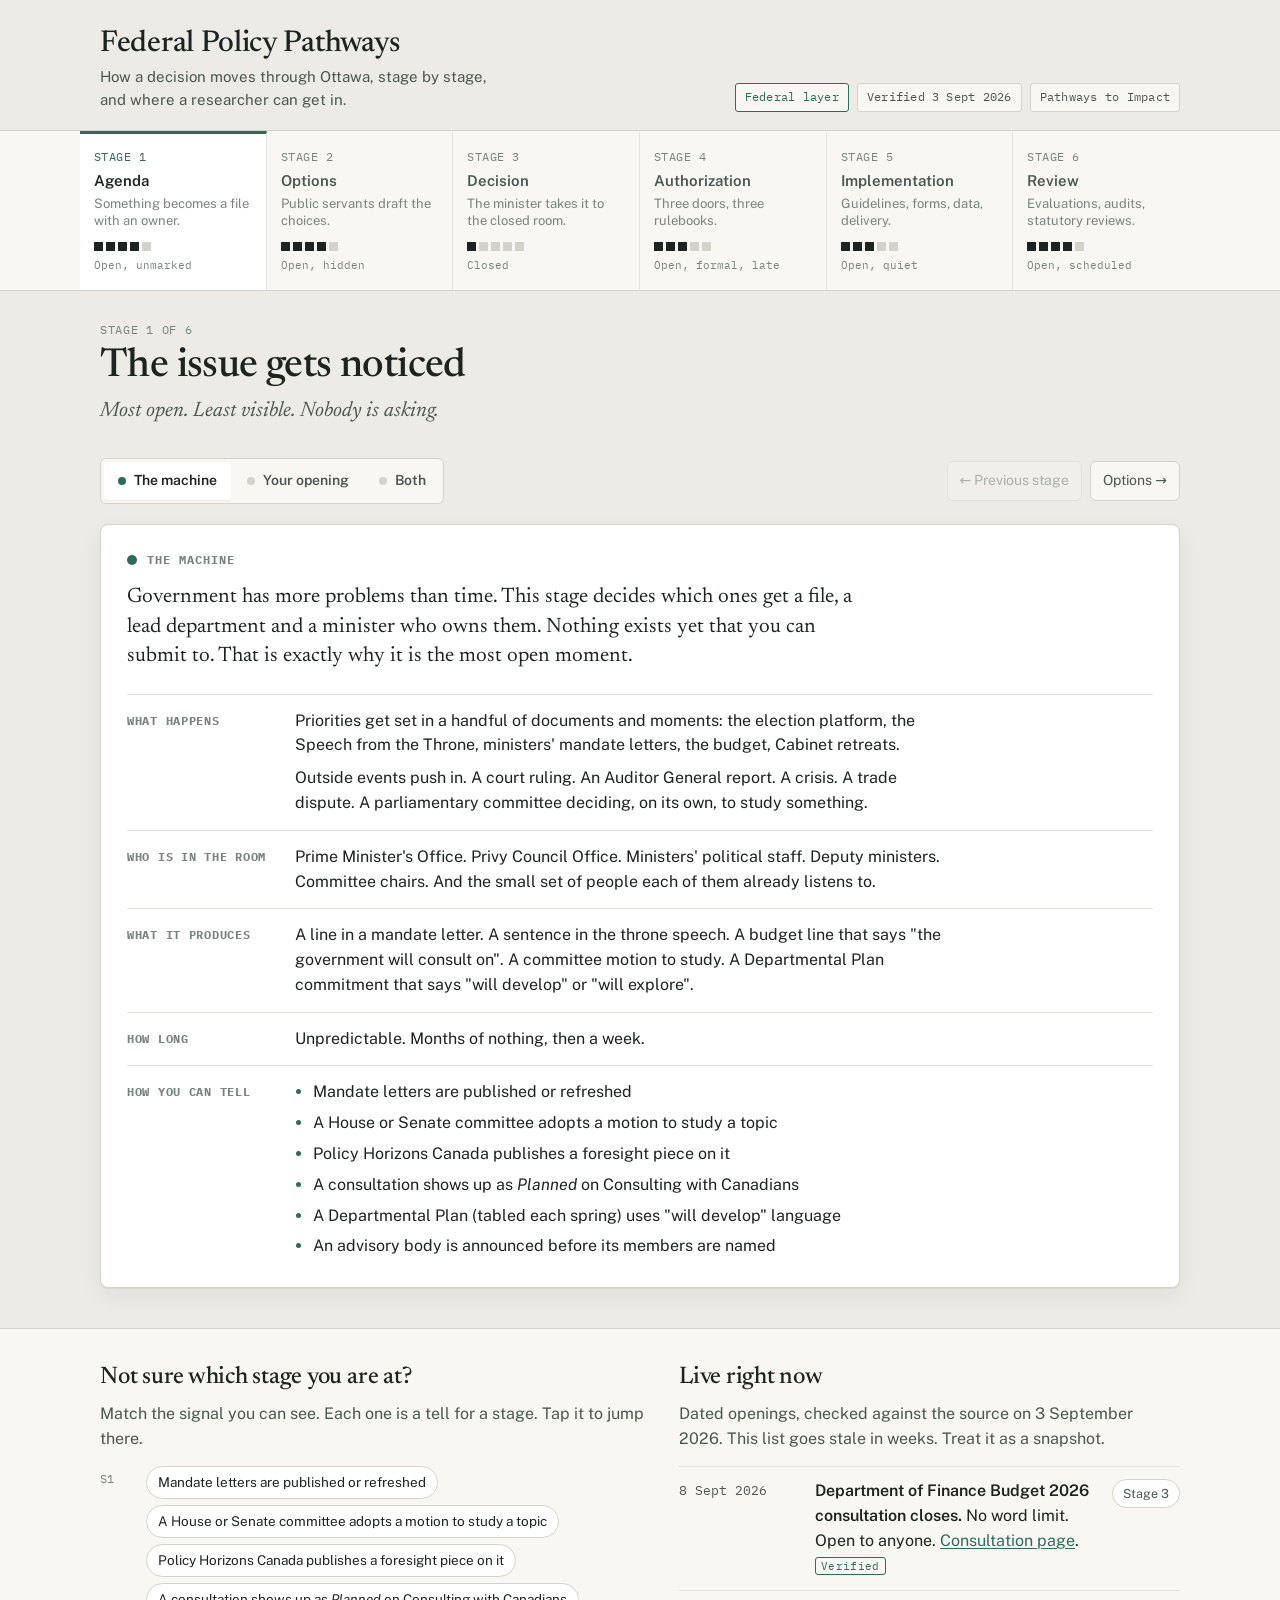
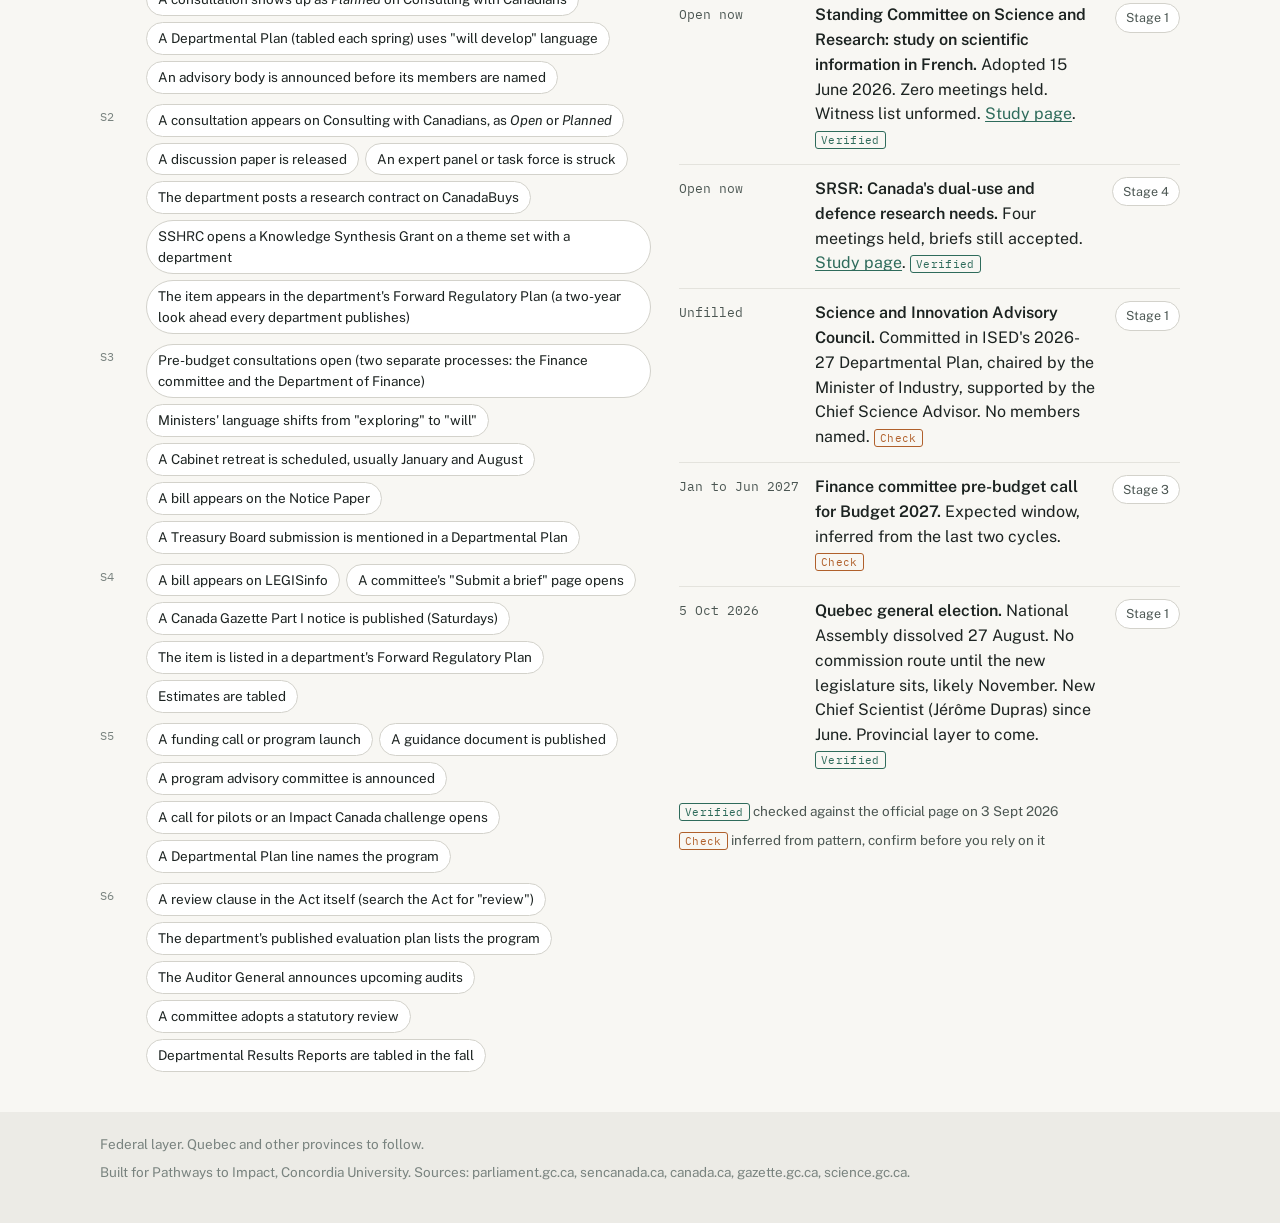
==== index.html @ eb27ea85 "Federal Policy Pathways: interactive six-stage guide to Canadian federal policy" ====
<!doctype html>
<html lang="en-CA">
<head>
<meta charset="utf-8">
<meta name="viewport" content="width=device-width, initial-scale=1">
<title>Federal Policy Pathways</title>
<link rel="stylesheet" href="https://fonts.googleapis.com/css2?family=Newsreader:ital,opsz,wght@0,6..72,400;0,6..72,500;0,6..72,600;1,6..72,400;1,6..72,500&family=Public+Sans:ital,wght@0,400;0,500;0,600;0,700;1,400&family=IBM+Plex+Mono:wght@400;500&display=swap">
<style>
  :root {
    --ground: #ECEBE6;
    --surface: #F8F7F3;
    --surface-2: #FFFFFF;
    --ink: #1C2321;
    --ink-2: #4B5652;
    --ink-3: #79837F;
    --line: #D3D2CB;
    --line-2: #E4E3DD;
    --accent: #2E6B5B;
    --accent-ink: #FFFFFF;
    --accent-soft: #DCE8E3;
    --copper: #B0602B;
    --copper-ink: #FFFFFF;
    --copper-soft: #F2E3D6;
    --meter-on: #1C2321;
    --meter-off: #D3D2CB;
    --shadow: 0 1px 0 rgba(28,35,33,0.06), 0 8px 24px rgba(28,35,33,0.06);
    --serif: "Newsreader", Georgia, "Times New Roman", serif;
    --sans: "Public Sans", system-ui, -apple-system, "Segoe UI", Helvetica, Arial, sans-serif;
    --mono: "IBM Plex Mono", ui-monospace, SFMono-Regular, Menlo, Consolas, monospace;
  }
  @media (prefers-color-scheme: dark) {
    :root:not([data-theme="light"]) {
      --ground: #151918;
      --surface: #1C2220;
      --surface-2: #242B29;
      --ink: #E8E6DF;
      --ink-2: #B5BCB7;
      --ink-3: #8B948F;
      --line: #353D3A;
      --line-2: #2B3330;
      --accent: #6FB39D;
      --accent-ink: #10201B;
      --accent-soft: #23362F;
      --copper: #D98D57;
      --copper-ink: #211610;
      --copper-soft: #3B2A1E;
      --meter-on: #E8E6DF;
      --meter-off: #3A423F;
      --shadow: 0 1px 0 rgba(0,0,0,0.3), 0 8px 24px rgba(0,0,0,0.35);
    }
  }
  :root[data-theme="dark"] {
    --ground: #151918;
    --surface: #1C2220;
    --surface-2: #242B29;
    --ink: #E8E6DF;
    --ink-2: #B5BCB7;
    --ink-3: #8B948F;
    --line: #353D3A;
    --line-2: #2B3330;
    --accent: #6FB39D;
    --accent-ink: #10201B;
    --accent-soft: #23362F;
    --copper: #D98D57;
    --copper-ink: #211610;
    --copper-soft: #3B2A1E;
    --meter-on: #E8E6DF;
    --meter-off: #3A423F;
    --shadow: 0 1px 0 rgba(0,0,0,0.3), 0 8px 24px rgba(0,0,0,0.35);
  }

  * { box-sizing: border-box; }
  html { -webkit-text-size-adjust: 100%; }
  body {
    margin: 0;
    background: var(--ground);
    color: var(--ink);
    font-family: var(--sans);
    font-size: 16px;
    line-height: 1.55;
  }
  a { color: var(--accent); text-decoration-thickness: 1px; text-underline-offset: 2px; }
  a:hover { text-decoration-thickness: 2px; }
  button { font: inherit; color: inherit; }
  :focus-visible { outline: 2px solid var(--accent); outline-offset: 2px; }
  .wrap { max-width: 1120px; margin: 0 auto; padding: 0 20px; }

  /* Header */
  .masthead { padding: 28px 0 18px; border-bottom: 1px solid var(--line); }
  .masthead .wrap { display: flex; flex-wrap: wrap; align-items: flex-end; justify-content: space-between; gap: 12px 24px; }
  .brand { display: flex; flex-direction: column; gap: 4px; }
  .brand h1 { font-family: var(--serif); font-weight: 500; font-size: 30px; line-height: 1.1; margin: 0; letter-spacing: -0.01em; text-wrap: balance; }
  .brand p { margin: 0; color: var(--ink-2); font-size: 15px; max-width: 46ch; }
  .chips { display: flex; flex-wrap: wrap; gap: 8px; }
  .chip { font-family: var(--mono); font-size: 12px; letter-spacing: 0.02em; padding: 4px 9px; border: 1px solid var(--line); border-radius: 3px; color: var(--ink-2); background: var(--surface); white-space: nowrap; }
  .chip.accent { border-color: var(--accent); color: var(--accent); }

  /* Stage track */
  .track-wrap { border-bottom: 1px solid var(--line); background: var(--surface); }
  .track { display: grid; grid-template-columns: repeat(6, minmax(150px, 1fr)); gap: 0; overflow-x: auto; scroll-snap-type: x proximity; -webkit-overflow-scrolling: touch; }
  .stage-btn {
    appearance: none; background: transparent; border: 0; border-top: 3px solid transparent; border-right: 1px solid var(--line-2);
    padding: 14px 14px 16px; text-align: left; cursor: pointer; display: flex; flex-direction: column; gap: 6px; min-height: 108px; scroll-snap-align: start;
    color: var(--ink-2); transition: background 120ms ease, color 120ms ease;
  }
  .stage-btn:last-child { border-right: 0; }
  .stage-btn:hover { background: var(--surface-2); color: var(--ink); }
  .stage-btn[aria-pressed="true"] { border-top-color: var(--accent); color: var(--ink); background: var(--surface-2); }
  .stage-btn .num { font-family: var(--mono); font-size: 12px; letter-spacing: 0.04em; color: var(--ink-3); }
  .stage-btn[aria-pressed="true"] .num { color: var(--accent); }
  .stage-btn .name { font-weight: 600; font-size: 15px; line-height: 1.2; }
  .stage-btn .line { font-size: 13px; color: var(--ink-3); line-height: 1.3; }
  .meter { display: inline-flex; gap: 3px; margin-top: auto; padding-top: 6px; }
  .meter i { width: 9px; height: 9px; background: var(--meter-off); display: inline-block; }
  .meter i.on { background: var(--meter-on); }
  .meter.big i { width: 14px; height: 14px; gap: 4px; }
  .stage-btn .meter-label { font-family: var(--mono); font-size: 11px; color: var(--ink-3); }

  /* Stage panel */
  .stage { padding: 30px 0 40px; }
  .stage-head { display: grid; grid-template-columns: 1fr; gap: 6px; margin-bottom: 20px; }
  .eyebrow { font-family: var(--mono); font-size: 12px; letter-spacing: 0.06em; text-transform: uppercase; color: var(--ink-3); }
  .stage-head h2 { font-family: var(--serif); font-weight: 500; font-size: 40px; line-height: 1.05; margin: 0; letter-spacing: -0.015em; text-wrap: balance; }
  .stage-head .tag { font-family: var(--serif); font-style: italic; font-size: 21px; color: var(--ink-2); margin: 2px 0 0; }

  .controls { position: sticky; top: 0; z-index: 5; background: var(--ground); padding: 10px 0 12px; display: flex; flex-wrap: wrap; align-items: center; justify-content: space-between; gap: 10px; }
  .seg { display: inline-flex; border: 1px solid var(--line); border-radius: 6px; background: var(--surface); padding: 3px; gap: 2px; }
  .seg button { appearance: none; border: 0; background: transparent; padding: 8px 14px; border-radius: 4px; font-weight: 600; font-size: 14px; cursor: pointer; color: var(--ink-2); display: inline-flex; align-items: center; gap: 8px; }
  .seg button .dot { width: 8px; height: 8px; border-radius: 50%; background: var(--line); }
  .seg button[aria-pressed="true"] { color: var(--ink); background: var(--surface-2); box-shadow: 0 1px 0 rgba(0,0,0,0.05); }
  .seg button[data-view="process"][aria-pressed="true"] .dot { background: var(--accent); }
  .seg button[data-view="influence"][aria-pressed="true"] .dot { background: var(--copper); }
  .seg button[data-view="both"][aria-pressed="true"] .dot { background: linear-gradient(90deg, var(--accent) 50%, var(--copper) 50%); }
  .seg button[data-view="both"] { display: none; }
  .pager { display: flex; gap: 8px; }
  .pager button { appearance: none; border: 1px solid var(--line); background: var(--surface); border-radius: 6px; padding: 8px 12px; font-size: 14px; cursor: pointer; color: var(--ink-2); }
  .pager button:hover:not(:disabled) { color: var(--ink); border-color: var(--ink-3); }
  .pager button:disabled { opacity: 0.4; cursor: default; }

  .panes { display: grid; grid-template-columns: 1fr; gap: 24px; margin-top: 8px; }
  .pane { background: var(--surface-2); border: 1px solid var(--line); border-radius: 8px; padding: 26px 26px 28px; box-shadow: var(--shadow); min-width: 0; }
  .pane[hidden] { display: none; }
  .pane-title { display: flex; align-items: center; gap: 10px; margin: 0 0 14px; font-family: var(--mono); font-size: 12px; letter-spacing: 0.08em; text-transform: uppercase; color: var(--ink-3); }
  .pane-title::before { content: ""; width: 10px; height: 10px; border-radius: 50%; background: var(--accent); }
  .pane.influence .pane-title::before { background: var(--copper); }
  .lead { font-family: var(--serif); font-size: 21px; line-height: 1.4; margin: 0 0 22px; color: var(--ink); max-width: 62ch; text-wrap: pretty; }

  .sec { display: grid; grid-template-columns: 150px 1fr; gap: 6px 18px; padding: 14px 0; border-top: 1px solid var(--line-2); }
  .sec:last-child { padding-bottom: 0; }
  .sec h4 { margin: 0; font-family: var(--mono); font-size: 12px; letter-spacing: 0.06em; text-transform: uppercase; color: var(--ink-3); padding-top: 3px; }
  .sec div { max-width: 66ch; min-width: 0; }
  .sec p { margin: 0 0 8px; color: var(--ink); }
  .sec p:last-child { margin-bottom: 0; }
  .sec ul { margin: 0; padding-left: 18px; }
  .sec li { margin: 0 0 6px; }
  .sec li:last-child { margin-bottom: 0; }
  .signals li::marker { color: var(--accent); }
  .tracks { display: grid; gap: 12px; }
  .tracklet { border: 1px solid var(--line-2); border-radius: 6px; padding: 12px 14px; background: var(--surface); }
  .tracklet h5 { margin: 0 0 6px; font-size: 15px; font-weight: 700; }
  .tracklet p { margin: 0; font-size: 15px; color: var(--ink-2); }

  /* Influence */
  .verdict { display: grid; grid-template-columns: auto 1fr; gap: 14px 18px; align-items: center; padding: 14px 16px; border-radius: 6px; background: var(--copper-soft); margin-bottom: 20px; }
  .verdict .meter { margin: 0; padding: 0; }
  .verdict .meter i.on { background: var(--copper); }
  .verdict .open-label { font-family: var(--mono); font-size: 12px; letter-spacing: 0.04em; color: var(--ink-2); margin-top: 6px; }
  .verdict .say { font-family: var(--serif); font-style: italic; font-size: 20px; line-height: 1.3; margin: 0; text-wrap: pretty; }
  .routes-label { display: flex; justify-content: space-between; align-items: baseline; font-family: var(--mono); font-size: 12px; letter-spacing: 0.06em; text-transform: uppercase; color: var(--ink-3); margin: 0 0 8px; }
  .routes { list-style: none; margin: 0; padding: 0; display: grid; gap: 0; counter-reset: route; }
  .route { border-top: 1px solid var(--line-2); padding: 16px 0 16px 44px; position: relative; counter-increment: route; }
  .route::before { content: counter(route); position: absolute; left: 0; top: 14px; width: 28px; height: 28px; border-radius: 50%; border: 1.5px solid var(--copper); color: var(--copper); font-family: var(--mono); font-size: 13px; display: grid; place-items: center; }
  .route h5 { margin: 0 0 4px; font-size: 17px; font-weight: 700; line-height: 1.25; text-wrap: balance; }
  .route .oneliner { margin: 0 0 10px; color: var(--ink-2); max-width: 62ch; }
  .kv { display: grid; grid-template-columns: 82px 1fr; gap: 4px 12px; font-size: 14.5px; max-width: 62ch; }
  .kv dt { font-family: var(--mono); font-size: 11.5px; letter-spacing: 0.05em; text-transform: uppercase; color: var(--ink-3); padding-top: 3px; }
  .kv dd { margin: 0; }
  details.rules { margin-top: 10px; }
  details.rules summary { cursor: pointer; font-weight: 600; font-size: 14px; color: var(--accent); list-style: none; display: inline-flex; align-items: center; gap: 6px; }
  details.rules summary::-webkit-details-marker { display: none; }
  details.rules summary::before { content: "+"; font-family: var(--mono); width: 16px; height: 16px; border: 1px solid var(--accent); border-radius: 3px; display: inline-grid; place-items: center; font-size: 12px; line-height: 1; }
  details.rules[open] summary::before { content: "\2013"; }
  details.rules ul { margin: 8px 0 0; padding-left: 18px; font-size: 14.5px; max-width: 62ch; }
  details.rules li { margin-bottom: 5px; }
  .v { font-family: var(--mono); font-size: 11px; letter-spacing: 0.03em; color: var(--accent); border: 1px solid var(--accent); border-radius: 3px; padding: 1px 5px; white-space: nowrap; vertical-align: middle; }
  .v.check { color: var(--copper); border-color: var(--copper); }
  .assets { border-top: 1px solid var(--line-2); margin-top: 6px; padding-top: 16px; display: grid; grid-template-columns: 150px 1fr; gap: 6px 18px; }
  .assets h4 { margin: 0; font-family: var(--mono); font-size: 12px; letter-spacing: 0.06em; text-transform: uppercase; color: var(--ink-3); padding-top: 3px; }
  .assets ul { margin: 0; padding-left: 18px; max-width: 62ch; }
  .assets li { margin-bottom: 6px; }
  .mistake { margin-top: 18px; padding: 14px 16px; border-left: 3px solid var(--copper); background: var(--surface); border-radius: 0 6px 6px 0; max-width: 66ch; }
  .mistake h4 { margin: 0 0 4px; font-family: var(--mono); font-size: 12px; letter-spacing: 0.06em; text-transform: uppercase; color: var(--copper); }
  .mistake p { margin: 0; }

  /* Lower sections */
  .lower { border-top: 1px solid var(--line); background: var(--surface); padding: 30px 0 40px; }
  .lower .wrap { display: grid; grid-template-columns: 1fr; gap: 28px; }
  .block h3 { font-family: var(--serif); font-weight: 500; font-size: 24px; margin: 0 0 6px; letter-spacing: -0.01em; }
  .block .sub { margin: 0 0 14px; color: var(--ink-2); max-width: 60ch; }
  .sigmap { display: grid; gap: 10px; }
  .sigmap .row { display: grid; grid-template-columns: 34px 1fr; gap: 12px; align-items: start; }
  .sigmap .row .n { font-family: var(--mono); font-size: 12px; color: var(--ink-3); padding-top: 4px; }
  .sigmap .row ul { margin: 0; padding: 0; list-style: none; display: flex; flex-wrap: wrap; gap: 6px; }
  .sigmap .row li button { appearance: none; border: 1px solid var(--line); background: var(--surface-2); border-radius: 999px; padding: 5px 11px; font-size: 13.5px; cursor: pointer; color: var(--ink); text-align: left; }
  .sigmap .row li button:hover { border-color: var(--accent); color: var(--accent); }
  .live { list-style: none; margin: 0; padding: 0; display: grid; gap: 0; }
  .live li { display: grid; grid-template-columns: 120px 1fr auto; gap: 8px 16px; padding: 12px 0; border-top: 1px solid var(--line-2); align-items: start; }
  .live .date { font-family: var(--mono); font-size: 13px; color: var(--ink-2); font-variant-numeric: tabular-nums; padding-top: 2px; }
  .live .what { max-width: 60ch; }
  .live .what strong { font-weight: 600; }
  .live .goto { appearance: none; border: 1px solid var(--line); background: var(--surface-2); border-radius: 999px; padding: 4px 10px; font-size: 12.5px; cursor: pointer; color: var(--ink-2); white-space: nowrap; }
  .live .goto:hover { border-color: var(--accent); color: var(--accent); }
  .legend { display: flex; flex-wrap: wrap; gap: 8px 18px; font-size: 13.5px; color: var(--ink-2); align-items: center; }

  footer { padding: 22px 0 40px; color: var(--ink-3); font-size: 13.5px; }
  footer .wrap { display: flex; flex-wrap: wrap; gap: 8px 24px; justify-content: space-between; }

  @media (min-width: 1000px) {
    .seg button[data-view="both"] { display: inline-flex; }
    .panes.both { grid-template-columns: 1fr 1fr; }
    .panes.both .sec, .panes.both .assets { grid-template-columns: 1fr; gap: 4px; }
    .panes.both .lead { font-size: 19px; }
    .lower .wrap { grid-template-columns: 1.1fr 1fr; }
  }
  @media (max-width: 700px) {
    .brand h1 { font-size: 26px; }
    .stage-head h2 { font-size: 32px; }
    .track { grid-template-columns: repeat(6, 168px); }
    .pane { padding: 20px 16px 22px; }
    .sec, .assets { grid-template-columns: 1fr; gap: 4px; }
    .lead { font-size: 19px; }
    .live li { grid-template-columns: 1fr; gap: 4px; }
    .route { padding-left: 38px; }
    .kv { grid-template-columns: 1fr; gap: 2px; }
    .kv dt { padding-top: 6px; }
  }
  @media (prefers-reduced-motion: reduce) {
    * { transition: none !important; }
  }
</style>
</head>
<body>

<header class="masthead">
  <div class="wrap">
    <div class="brand">
      <h1>Federal Policy Pathways</h1>
      <p>How a decision moves through Ottawa, stage by stage, and where a researcher can get in.</p>
    </div>
    <div class="chips">
      <span class="chip accent">Federal layer</span>
      <span class="chip">Verified 3 Sept 2026</span>
      <span class="chip">Pathways to Impact</span>
    </div>
  </div>
</header>

<nav class="track-wrap" aria-label="Stages">
  <div class="wrap" style="padding:0;">
    <div class="track" id="track"></div>
  </div>
</nav>

<main class="stage">
  <div class="wrap">
    <div class="stage-head">
      <span class="eyebrow" id="eyebrow">Stage 1 of 6</span>
      <h2 id="stage-title"></h2>
      <p class="tag" id="stage-tag"></p>
    </div>

    <div class="controls">
      <div class="seg" role="group" aria-label="View">
        <button type="button" data-view="process" aria-pressed="true"><span class="dot"></span>The machine</button>
        <button type="button" data-view="influence" aria-pressed="false"><span class="dot"></span>Your opening</button>
        <button type="button" data-view="both" aria-pressed="false"><span class="dot"></span>Both</button>
      </div>
      <div class="pager">
        <button type="button" id="prev">&larr; Previous stage</button>
        <button type="button" id="next">Next stage &rarr;</button>
      </div>
    </div>

    <div class="panes" id="panes">
      <section class="pane process" id="pane-process" aria-label="The machine"></section>
      <section class="pane influence" id="pane-influence" aria-label="Your opening" hidden></section>
    </div>
  </div>
</main>

<section class="lower">
  <div class="wrap">
    <div class="block">
      <h3>Not sure which stage you are at?</h3>
      <p class="sub">Match the signal you can see. Each one is a tell for a stage. Tap it to jump there.</p>
      <div class="sigmap" id="sigmap"></div>
    </div>
    <div class="block">
      <h3>Live right now</h3>
      <p class="sub">Dated openings, checked against the source on 3 September 2026. This list goes stale in weeks. Treat it as a snapshot.</p>
      <ul class="live" id="live"></ul>
      <p class="legend" style="margin-top:16px;">
        <span><span class="v">Verified</span> checked against the official page on 3 Sept 2026</span>
        <span><span class="v check">Check</span> inferred from pattern, confirm before you rely on it</span>
      </p>
    </div>
  </div>
</section>

<footer>
  <div class="wrap">
    <span>Federal layer. Quebec and other provinces to follow.</span>
    <span>Built for Pathways to Impact, Concordia University. Sources: parliament.gc.ca, sencanada.ca, canada.ca, gazette.gc.ca, science.gc.ca.</span>
  </div>
</footer>

<script>
(function () {
  const V = '<span class="v">Verified</span>';
  const C = '<span class="v check">Check</span>';

  const STAGES = [
    {
      id: 1,
      name: "The issue gets noticed",
      short: "Agenda",
      line: "Something becomes a file with an owner.",
      tag: "Most open. Least visible. Nobody is asking.",
      openness: 4,
      openLabel: "Open, unmarked",
      process: {
        lead: "Government has more problems than time. This stage decides which ones get a file, a lead department and a minister who owns them. Nothing exists yet that you can submit to. That is exactly why it is the most open moment.",
        what: `<p>Priorities get set in a handful of documents and moments: the election platform, the Speech from the Throne, ministers' mandate letters, the budget, Cabinet retreats.</p><p>Outside events push in. A court ruling. An Auditor General report. A crisis. A trade dispute. A parliamentary committee deciding, on its own, to study something.</p>`,
        who: `<p>Prime Minister's Office. Privy Council Office. Ministers' political staff. Deputy ministers. Committee chairs. And the small set of people each of them already listens to.</p>`,
        produces: `<p>A line in a mandate letter. A sentence in the throne speech. A budget line that says "the government will consult on". A committee motion to study. A Departmental Plan commitment that says "will develop" or "will explore".</p>`,
        duration: `<p>Unpredictable. Months of nothing, then a week.</p>`,
        signals: [
          "Mandate letters are published or refreshed",
          "A House or Senate committee adopts a motion to study a topic",
          "Policy Horizons Canada publishes a foresight piece on it",
          "A consultation shows up as <em>Planned</em> on Consulting with Canadians",
          "A Departmental Plan (tabled each spring) uses \"will develop\" language",
          "An advisory body is announced before its members are named"
        ]
      },
      influence: {
        say: "No one will invite you. You show up with the problem already framed.",
        routes: [
          {
            name: "Get a committee to study it",
            line: "House committees choose their own studies by motion. Any member on the committee can move one. Senate committees do the same, and the Senate will take a direct approach from you.",
            need: "A one-page problem statement, a suggested study title, three witnesses you would recommend.",
            timing: "Committees set work plans when Parliament returns, in September and late January. Any sitting week works.",
            rules: [
              `Find the committee and its members on <a href="https://www.ourcommons.ca/committees/en" target="_blank" rel="noopener">ourcommons.ca/committees</a>. Government or opposition members both move study motions.`,
              `Senate: write to the committee clerk directly. Fallback address <span style="font-family:var(--mono)">ctm@sen.parl.gc.ca</span>. Self-nomination is accepted. ${V}`,
              `A study that is adopted opens a "Submit a brief" page and starts building a witness list. The earlier you are known to the clerk, the better.`
            ]
          },
          {
            name: "Feed the foresight and advisory layer",
            line: "A small set of bodies tell government what is coming. They read, they convene, and they are reachable.",
            need: "A synthesis in plain language and, for the Council of Canadian Academies, a sponsor.",
            timing: "Rolling. No deadlines. Relationships, not submissions.",
            rules: [
              `<a href="https://horizons.service.canada.ca/en/home" target="_blank" rel="noopener">Policy Horizons Canada</a>, the government's foresight unit, sits in Employment and Social Development Canada. Published "Foresight on AI" in February 2026. ${V}`,
              `<a href="https://cca-reports.ca/process/" target="_blank" rel="noopener">Council of Canadian Academies</a> assessments can be sponsored by any level of government, a foundation, an NGO or the private sector. Contact projects@cca-reports.ca. The sponsor sets the question, which is where the influence sits. ${V}`,
              `<a href="https://science.gc.ca/site/science/en/office-chief-science-advisor" target="_blank" rel="noopener">Office of the Chief Science Advisor</a> (Mona Nemer, term to September 2027) runs no open call. The practical door is the <a href="https://science.gc.ca/site/science/en/office-chief-science-advisor/science-advisory-team/departmental-science-advisors-network" target="_blank" rel="noopener">Departmental Science Advisors</a> in nine departments. ${V}`,
              `Watch the new Science and Innovation Advisory Council, committed in ISED's 2026-27 Departmental Plan, chaired by the Minister of Industry. No members named as of September 2026. A body is most open between announcement and appointment. ${C}`
            ]
          },
          {
            name: "Put it in the public conversation",
            line: "Library of Parliament analysts and ministers' staff read what is short, plain and findable. Give them that version.",
            need: "An 800-word plain-language piece with one number and one story.",
            timing: "Any time, but time it to a moment: a report release, a budget, a committee study opening.",
            rules: [
              `Venues that Ottawa reads: Policy Options, The Conversation Canada, The Hill Times, iPolitics.`,
              `Library of Parliament <a href="https://lop.parl.ca/sites/PublicWebsite/default/en_CA/ResearchPublications" target="_blank" rel="noopener">HillNotes and HillStudies</a> cite published, accessible work. No submission channel exists; being citable is the channel. ${V}`,
              `Carriers: Federation for the Humanities and Social Sciences, U15, Acfas, Evidence for Democracy, and the Canadian Science Policy Conference in Ottawa each autumn.`
            ]
          },
          {
            name: "Ask a parliamentarian to ask",
            line: "MPs and Senators can put a question on the Order Paper, ask in Question Period, or request an analysis from the Parliamentary Budget Officer. You cannot. They can, with one letter.",
            need: "An MP or Senator with a reason to care: your region, their critic portfolio, their committee seat.",
            timing: "While the House sits.",
            rules: [
              `The <a href="https://www.pbo-dpb.ca/en/faqs--faq" target="_blank" rel="noopener">Parliamentary Budget Officer</a> (Annette Ryan, appointed April 2026) takes requests only from parliamentarians, committees and parties. One MP's letter is enough. ${V}`,
              `Written questions on the Order Paper force a departmental answer within 45 days. Useful for surfacing data government holds and has not published.`
            ]
          }
        ],
        assets: [
          "The problem in one page, in plain language",
          "Who owns it: which minister, which department, which committee",
          "The government's own words you can attach to: a mandate letter line, a throne speech sentence, a budget line",
          "A credible messenger organization behind you"
        ],
        mistake: "Waiting for a call for submissions. There is none at this stage. By the time one appears, you are at stage 2 or 4."
      }
    },
    {
      id: 2,
      name: "The department writes the options",
      short: "Options",
      line: "Public servants draft the choices.",
      tag: "Doors exist. They are unmarked.",
      openness: 4,
      openLabel: "Open, hidden",
      process: {
        lead: "Once an issue has an owner, policy analysts in the lead department draft the options. This takes months and happens mostly out of sight. It is where evidence has the most effect, because the options are still being shaped.",
        what: `<p>Analysts scope the problem, gather evidence and draft options with costs, risks and trade-offs. Consultations run: discussion papers, roundtables, online surveys, expert panels.</p><p>Mandatory analyses get done: Gender-based Analysis Plus, costing, and for regulations a Regulatory Impact Analysis. Other departments are consulted. Then the central agencies (Privy Council Office, Finance, Treasury Board Secretariat) challenge the work before it can go to Cabinet.</p>`,
        who: `<p>The Director General and Directors of the policy branch. Analysts. The Departmental Science Advisor where one exists. The minister's policy advisor. Analysts at PCO and Finance.</p>`,
        produces: `<p>A discussion paper. A consultation paper. A "What We Heard" report. Draft options. Eventually a draft Memorandum to Cabinet.</p>`,
        duration: `<p>Six to 24 months. Regulations often longer.</p>`,
        signals: [
          "A consultation appears on Consulting with Canadians, as <em>Open</em> or <em>Planned</em>",
          "A discussion paper is released",
          "An expert panel or task force is struck",
          "The department posts a research contract on CanadaBuys",
          "SSHRC opens a Knowledge Synthesis Grant on a theme set with a department",
          "The item appears in the department's Forward Regulatory Plan (a two-year look ahead every department publishes)"
        ]
      },
      influence: {
        say: "Analysts want evidence and are allowed to talk to you. Find them before the consultation opens.",
        routes: [
          {
            name: "Submit to the formal consultation",
            line: "Every open consultation is indexed in one place. Each sets its own format. What you send is summarized in a What We Heard report, usually by theme, rarely by name.",
            need: "Two to four pages with one quotable finding and one discrete recommendation. Submit under an organization name; organizations get named, individuals get aggregated.",
            timing: "Windows are typically 30 to 60 days. The Planned filter lets you draft before it opens.",
            rules: [
              `<a href="https://www.canada.ca/en/government/system/consultations/consultingcanadians.html" target="_blank" rel="noopener">Consulting with Canadians</a> (Treasury Board Secretariat) indexes 876 consultations with filters for status, year, subject and department. Filter to <em>Planned</em>: it is the only public forward-look. ${V}`,
              `What We Heard reports aggregate by theme and rarely cite a study by name. To survive synthesis, give them a quotable sentence and a recommendation, not a literature review. ${C}`
            ]
          },
          {
            name: "Go direct to the policy shop",
            line: "The Director General responsible is a public servant with a name, a phone number and a mandate to gather evidence. Find them and offer a briefing.",
            need: "A two-page evidence note: what the evidence says, what it means for the options, what you can offer (data, a briefing, a synthesis).",
            timing: "Before the consultation closes. Ideally before it opens.",
            rules: [
              `Names and titles are public in <a href="https://geds-sage.gc.ca/en/GEDS/" target="_blank" rel="noopener">GEDS</a>, the Government Electronic Directory Services. Search the department, then the policy branch.`,
              `Offer 30 minutes. Bring the note, not the paper. Ask what evidence they are missing.`
            ]
          },
          {
            name: "Use the Departmental Science Advisor",
            line: "Nine departments have one. They meet monthly with the Chief Science Advisor. This is the working substitute for an open call that does not exist.",
            need: "A research summary and a specific question you can help answer.",
            timing: "Rolling.",
            rules: [
              `Departments with an advisor: Canadian Nuclear Safety Commission, Polar Knowledge Canada, Public Health Agency, Canadian Space Agency, Environment and Climate Change, National Research Council, Defence Research and Development, Natural Resources, Health Canada. <a href="https://science.gc.ca/site/science/en/office-chief-science-advisor/science-advisory-team/departmental-science-advisors-network" target="_blank" rel="noopener">Network page</a>. ${V}`,
              `No advisor at Fisheries and Oceans, Agriculture, Transport or Statistics Canada. For those, go to the policy DG.`
            ]
          },
          {
            name: "Get on the panel or win the contract",
            line: "Expert panels get struck at this stage. Research gets commissioned. Synthesis grants get funded on themes departments chose.",
            need: "A CV that reads as policy-useful and a record of plain-language synthesis.",
            timing: "Per call.",
            rules: [
              `Federal research contracts are tendered on <a href="https://canadabuys.canada.ca/en" target="_blank" rel="noopener">CanadaBuys</a>.`,
              `SSHRC <a href="https://sshrc-crsh.canada.ca/en/funding/opportunities/knowledge-synthesis-grants.aspx" target="_blank" rel="noopener">Knowledge Synthesis Grants</a> fund syntheses on themes set with government. The December 2026 competition is on the changing nature of security and conflict. ${V}`,
              `Council of Canadian Academies panels are assembled per assessment. Being known to the CCA's scientific advisory committee is how you get asked.`
            ]
          },
          {
            name: "Go inside for a while",
            line: "Build Canada Exchange places a university employee in a department for up to three years. You keep your salary; the host reimburses your employer.",
            need: "Six months' employment at your institution, no exchange in the last two years, and a chair who will let you go.",
            timing: "Rolling. No deadlines.",
            rules: [
              `<a href="https://www.canada.ca/en/treasury-board-secretariat/services/professional-development/build-canada-exchange.html" target="_blank" rel="noopener">Build Canada Exchange</a> is the 2026 name for Interchange Canada. Same policy. Contact BCE-EBC@tbs-sct.gc.ca. ${V}`,
              `The Mitacs Canadian Science Policy Fellowship is closed. Do not plan around it. ${V}`
            ]
          }
        ],
        assets: [
          "A two- to four-page evidence synthesis",
          "One sentence that can be quoted without you in the room",
          "A recommendation with a scope and, if possible, a cost",
          "An organization name to submit under",
          "A named contact in the policy branch"
        ],
        mistake: "Sending the paper. Analysts need the implication for the options, not the methods section."
      }
    },
    {
      id: 3,
      name: "Cabinet decides",
      short: "Decision",
      line: "The minister takes it to the closed room.",
      tag: "You do not get into this room. You get into the heads of the people who do.",
      openness: 1,
      openLabel: "Closed",
      process: {
        lead: "The minister takes the department's recommendation to Cabinet as a Memorandum to Cabinet, to the Minister of Finance as a budget ask, or to Treasury Board for spending authority. This is the closed room. Cabinet papers are confidences, shielded from access-to-information requests for 20 years.",
        what: `<p>The Memorandum to Cabinet goes through a Cabinet committee, then full Cabinet. Or the ask goes into the budget process at Finance. Political staff, the Prime Minister's Office and the Privy Council Office weigh in.</p><p>The decision surfaces as a budget measure, a ministerial announcement, or a bill on the Notice Paper. You see the announcement. You never see the paper.</p>`,
        who: `<p>The minister. Cabinet colleagues. The Prime Minister's Office. The Privy Council Office. Finance. Treasury Board Secretariat. Chiefs of staff and policy advisors in ministers' offices.</p>`,
        produces: `<p>A Cabinet record of decision. A budget measure. A Treasury Board approval. None of it public.</p>`,
        duration: `<p>Weeks to months once the memorandum is drafted. The budget runs on its own calendar; the current government tables a fall budget.</p>`,
        signals: [
          "Pre-budget consultations open (two separate processes: the Finance committee and the Department of Finance)",
          "Ministers' language shifts from \"exploring\" to \"will\"",
          "A Cabinet retreat is scheduled, usually January and August",
          "A bill appears on the Notice Paper",
          "A Treasury Board submission is mentioned in a Departmental Plan"
        ]
      },
      influence: {
        say: "One page. One number. Their words, not yours.",
        routes: [
          {
            name: "Pre-budget consultations, both of them",
            line: "The House Finance committee runs one. The Department of Finance runs another. Different rules, different deadlines, and neither replaces the other.",
            need: "A costed ask in the government's own vocabulary. Three recommendations, each one sentence.",
            timing: "Finance committee: expect the Budget 2027 call between January and June 2027; the 2026 cycle closed 30 April. Department of Finance: the Budget 2026 consultation closes 8 September 2026.",
            rules: [
              `<a href="https://www.ourcommons.ca/Committees/en/FINA" target="_blank" rel="noopener">Finance committee (FINA)</a>: 2,000 words maximum and everything counts, including graphs, footnotes and quotes. One brief per organization or individual. Committee template. The Budget 2026 cycle received 1,356 briefs. ${V}`,
              `<a href="https://www.canada.ca/en/department-finance/programs/consultations.html" target="_blank" rel="noopener">Department of Finance</a>: letters or papers, no word limit, through the consultation form. ${V}`,
              `Timing of the next FINA call is inferred from the last two cycles. Watch <a href="https://www.ourcommons.ca/Committees/en/FINA/NewsReleases" target="_blank" rel="noopener">FINA news releases</a> rather than assuming. ${C}`
            ]
          },
          {
            name: "The minister's office",
            line: "The policy advisor in a minister's office is political staff. They brief the minister. A one-pager that ties your evidence to a mandate-letter commitment gets read.",
            need: "One page. The mandate-letter sentence you are helping deliver. A reason it is good politics.",
            timing: "Before the budget letters go in, which is months before budget day.",
            rules: [
              `Ministers' office staff are listed in <a href="https://geds-sage.gc.ca/en/GEDS/" target="_blank" rel="noopener">GEDS</a> under the minister's office, separate from the department.`,
              `Political staff read for two things: does this help the minister deliver a commitment, and does it create a risk. Answer both on the page.`
            ]
          },
          {
            name: "Caucus and critics",
            line: "Government MPs raise things in regional and national caucus. Opposition critics shape the politics of the decision. For Montreal-based work, Quebec MPs and the Quebec lieutenant matter.",
            need: "A local angle and a constituency number.",
            timing: "Caucus meets Wednesdays when the House sits.",
            rules: [
              `Find your MP and their committee seats on <a href="https://www.ourcommons.ca/members/en" target="_blank" rel="noopener">ourcommons.ca/members</a>.`,
              `Opposition critics are listed on each party's site. A critic asking a question in the House puts the issue on the minister's briefing note the same day.`
            ]
          },
          {
            name: "An independent cost estimate",
            line: "The Parliamentary Budget Officer costs proposals at the request of any MP, Senator or committee. An independent number changes the Cabinet conversation.",
            need: "A parliamentarian to make the request. A proposal specified well enough to cost.",
            timing: "PBO analyses take weeks to months. Ask early in the budget cycle.",
            rules: [
              `<a href="https://www.pbo-dpb.ca/en" target="_blank" rel="noopener">PBO</a> does not take requests from the public. One letter from a parliamentarian starts a costing. ${V}`
            ]
          }
        ],
        assets: [
          "One page",
          "A costed number",
          "The government's own words: mandate letter, throne speech, budget",
          "A coalition or association behind you",
          "The budget calendar"
        ],
        mistake: "Sending the 40-page report to the minister. It goes to the policy shop, which is stage 2, or it goes nowhere."
      }
    },
    {
      id: 4,
      name: "It becomes law, regulation or money",
      short: "Authorization",
      line: "Three doors, three rulebooks.",
      tag: "The doors are marked. Most of the building is already built.",
      openness: 3,
      openLabel: "Open, formal, late",
      process: {
        lead: "The decision now has to be made real through one of three instruments, each with its own rulebook. This is the most public stage and the only one with formal submission channels. It is also late. The substance was settled at stages 2 and 3. What you can still move here is a clause, a threshold, a definition, a timeline.",
        what: `<div class="tracks">
          <div class="tracklet"><h5>A. Law: a bill</h5><p>Introduction and first reading. Second reading (a vote on the principle). Committee: witnesses, briefs, clause-by-clause amendments. Report stage. Third reading. The Senate repeats the steps and amends more often than it used to. Royal assent. Track every bill on <a href="https://www.parl.ca/legisinfo/en" target="_blank" rel="noopener">LEGISinfo</a>.</p></div>
          <div class="tracklet"><h5>B. Regulation</h5><p>Made by Cabinet or a minister under a power in an existing Act, following the Cabinet Directive on Regulation. Draft published in Canada Gazette Part I with a Regulatory Impact Analysis Statement. Comment window: 30 days standard, at least 70 where international trade is affected. Some regulations skip pre-publication entirely. Final text in Part II.</p></div>
          <div class="tracklet"><h5>C. Money</h5><p>Budget. Budget Implementation Act, often omnibus. Main and Supplementary Estimates. Treasury Board submission. Program terms and conditions. Committees review the Estimates, rarely deeply.</p></div>
        </div>`,
        who: `<p>The MPs and Senators on the committee. Committee clerks. Library of Parliament analysts, who write the briefing the committee works from. The department's legislative and regulatory teams. The Standing Joint Committee for the Scrutiny of Regulations.</p>`,
        produces: `<p>An Act. A regulation in Part II. Appropriated money with terms and conditions attached. Committee reports, to which the government must respond within 120 days (Standing Order 109).</p>`,
        duration: `<p>A bill: months to two years. A regulation: 12 to 36 months from Forward Regulatory Plan to Part II. Money: months.</p>`,
        signals: [
          "A bill appears on LEGISinfo",
          "A committee's \"Submit a brief\" page opens",
          "A Canada Gazette Part I notice is published (Saturdays)",
          "The item is listed in a department's Forward Regulatory Plan",
          "Estimates are tabled"
        ]
      },
      influence: {
        say: "Argue one clause, not the whole bill. Send an unlocked file.",
        routes: [
          {
            name: "House of Commons committee brief",
            line: "Any individual or organization can submit. The rules are precise and most people get them wrong.",
            need: "Ten pages maximum. Over ten, a 500-word summary, and the committee may publish only the summary. Unlocked file, no password. Your name on the cover; contact details only in the form or covering email.",
            timing: "Five working days before you appear, or as early as possible. Speaking notes to the clerk 72 hours before the meeting.",
            rules: [
              `<a href="https://www.ourcommons.ca/procedure/guides/brief-e.html" target="_blank" rel="noopener">Guide for submitting briefs</a>. English or French; the clerk arranges translation. Briefs reach members only once both languages exist, so late means undistributed. ${V}`,
              `Submit through the study's e-brief page (pattern: ourcommons.ca/committee-participation/en/submit-brief/&lt;committee&gt;/&lt;study&gt;) or email the clerk at &lt;ACRONYM&gt;@parl.gc.ca. Open studies: <a href="https://www.ourcommons.ca/committees/en/participate" target="_blank" rel="noopener">Participate</a>. ${V}`,
              `<a href="https://www.ourcommons.ca/procedure/guides/witness-e.html" target="_blank" rel="noopener">Appearing as a witness</a>: members recommend witnesses and the clerk invites. You can email the clerk to express interest; it is considered. Travel and a headset (up to $250) are reimbursed for one or two witnesses per organization. ${V}`,
              `The "2,000 words" figure people repeat is the Finance committee's pre-budget rule, not the general one. ${V}`
            ]
          },
          {
            name: "Senate committee brief",
            line: "Lower volume, longer studies, and self-nomination to appear is accepted. For a researcher with no political sponsor, the higher-yield chamber.",
            need: "About ten pages with a one-page executive summary. Word or PowerPoint, editable, so translation can work from it.",
            timing: "Allow one business day of translation per 2,000 words before it reaches senators.",
            rules: [
              `Email the committee clerk. No portal. General address ctm@sen.parl.gc.ca. <a href="https://sencanada.ca/en/committees/forwitnesses/" target="_blank" rel="noopener">For witnesses</a>. ${V}`,
              `Give the Senate a reason it should care: regional, minority-language, rights, or technical detail the House skipped.`
            ]
          },
          {
            name: "Canada Gazette Part I comment",
            line: "The most citable channel per hour of effort. Everything you send is published, with your organization's name, for ten years.",
            need: "The Regulatory Impact Analysis Statement read closely. One specific claim in it challenged with evidence. An alternative wording or threshold.",
            timing: "30 days from the Saturday of publication, 70 days for trade-affecting proposals. Check the notice.",
            rules: [
              `Comment at <a href="https://www.gazette.gc.ca/consult/consult-eng.html" target="_blank" rel="noopener">gazette.gc.ca/consult</a>. Create an account or comment anonymously. Comments go in text boxes; attachments are optional. Individual names are withheld, organization names are published. ${V}`,
              `Aim at the "Regulatory analysis" or "Regulatory development" sections of the RIAS. That is where the evidence base and the consultation record live. ${C}`,
              `The department must publish comments. It has no obligation to explain how they changed the proposal. Expect no reply. ${V}`,
              `Every department publishes a two-year <a href="https://www.canada.ca/en/government/system/laws/developing-improving-federal-regulations/requirements-developing-managing-reviewing-regulations/guidelines-tools/cabinet-directive-regulation.html" target="_blank" rel="noopener">Forward Regulatory Plan</a>. Read yours to see what is coming before Part I. ${V}`
            ]
          },
          {
            name: "Sponsor an amendment",
            line: "Amendments are moved by members at committee or by senators. Bring the clause text and the person who will move it.",
            need: "Draft clause wording. A member or senator. A one-paragraph rationale.",
            timing: "Before clause-by-clause at committee. The clerk knows the date.",
            rules: [
              `The Library of Parliament's Legislative Summary for the bill shows how analysts framed each clause. Write your amendment in that frame.`,
              `Senate amendments have a real chance of surviving on technical and rights grounds. Government majority committees in the House rarely accept opposition amendments.`
            ]
          }
        ],
        assets: [
          "The brief: ten pages plus a 500-word summary, unlocked",
          "The specific clause, threshold or wording you want changed",
          "A witness available on short notice",
          "A bilingual summary if you can, to speed distribution"
        ],
        mistake: "Arguing against the whole bill. Also: a locked PDF, contact details on the cover page, and stopping at 2,000 words when ten pages are allowed."
      }
    },
    {
      id: 5,
      name: "The department builds it",
      short: "Implementation",
      line: "Guidelines, forms, data, delivery.",
      tag: "Nobody is asking for evidence. Everybody needs it.",
      openness: 3,
      openLabel: "Open, quiet",
      process: {
        lead: "Royal assent is not the end. The program guidelines, eligibility rules, forms, data systems and enforcement practices get written now, and this is where policy lands on actual people. Fewer people are watching. That makes it quietly influential.",
        what: `<p>The department designs the program or service: terms and conditions, eligibility, guidance documents, standards, delivery model, data collection. Regulations get operational guidance. Pilots run.</p><p>Money flows out through agencies, Crown corporations, provinces and territories under bilateral agreements, and Indigenous governments through distinctions-based tables. Performance indicators get set in the Departmental Results Framework.</p>`,
        who: `<p>The Assistant Deputy Minister for programs. Directors General of operations. Regional offices. Agencies such as the granting councils. Provincial counterparts. Indigenous governments and organizations. Program advisory committees.</p>`,
        produces: `<p>Program guidelines. Funding calls. Guidance documents. Service standards. Data collection instruments. Departmental Plan commitments each spring.</p>`,
        duration: `<p>Years. Programs get built, then rebuilt.</p>`,
        signals: [
          "A funding call or program launch",
          "A guidance document is published",
          "A program advisory committee is announced",
          "A call for pilots or an Impact Canada challenge opens",
          "A Departmental Plan line names the program"
        ]
      },
      influence: {
        say: "The guidelines are the policy. Help write them.",
        routes: [
          {
            name: "Join the program's advisory layer",
            line: "Program advisory committees, technical committees and standards committees get struck as programs are built. Ask the Director General whether one exists or is planned.",
            need: "An implementation question you can help answer: what works, for whom, at what cost.",
            timing: "At launch. Committees fill early and stay filled.",
            rules: [
              `Find the program DG in <a href="https://geds-sage.gc.ca/en/GEDS/" target="_blank" rel="noopener">GEDS</a>. Ask one question: who advises you on design?`
            ]
          },
          {
            name: "Run the pilot or the evaluation",
            line: "Departments need evidence that a design works. Offer a pilot, a demonstration project, or an evaluation partnership with a federal partner named.",
            need: "Capacity to deliver on a government timeline. Ethics approval and data agreements ready.",
            timing: "Per program. Multi-year.",
            rules: [
              `<a href="https://impact.canada.ca/en/challenges" target="_blank" rel="noopener">Impact Canada</a> runs challenge prizes, grand challenges and accelerators. Eligibility and format are set per challenge. ${V}`,
              `SSHRC Partnership and Partnership Engage grants fund work with a government partner. Tri-agency Indigenous research funds (Connection grants, network grants, the Inuit Research Network) apply where the program touches Indigenous communities. ${V}`
            ]
          },
          {
            name: "Shape what gets measured",
            line: "Programs decide their indicators now. If your field's key outcome is not in the Departmental Results Framework, it will never be reported and never be reviewed.",
            need: "A measurable indicator with a named data source.",
            timing: "Before the first Departmental Plan that names the program.",
            rules: [
              `Departmental Results Frameworks are published with each department's Departmental Plan. Propose the indicator in writing to the program DG and the department's head of evaluation.`
            ]
          },
          {
            name: "Go inside",
            line: "Build Canada Exchange, up to three years, rolling. Or watch for a Departmental Science Advisor posting.",
            need: "A chair who will let you go, and a host who will reimburse your salary.",
            timing: "Rolling.",
            rules: [
              `<a href="https://www.canada.ca/en/treasury-board-secretariat/services/professional-development/build-canada-exchange.html" target="_blank" rel="noopener">Build Canada Exchange</a>. ${V}`,
              `Departmental Science Advisor postings are advertised by each department and circulate through university research offices. No central page. ${C}`
            ]
          }
        ],
        assets: [
          "Evidence on delivery, not only on the problem",
          "A willingness to co-design and be named",
          "Data-sharing and ethics agreements",
          "Multi-year availability"
        ],
        mistake: "Assuming the policy is finished at royal assent. The guidelines are the policy."
      }
    },
    {
      id: 6,
      name: "It gets checked",
      short: "Review",
      line: "Evaluations, audits, statutory reviews.",
      tag: "The date is in the law. Show up before they ask.",
      openness: 4,
      openLabel: "Open, scheduled",
      process: {
        lead: "Every major program and many Acts come back for review on a schedule. The date is often written into the law itself. A review reopens the file and sends the issue back to stage 1 or 2 with an evidence base already being assembled. Researchers who know the calendar arrive first.",
        what: `<p>Treasury Board's Policy on Results requires an evaluation of every ongoing grants and contributions program spending $5 million a year or more, at least once every five years. The Auditor General runs performance audits; the Commissioner of the Environment and Sustainable Development reports from inside that office.</p><p>Many Acts carry a statutory review clause: a parliamentary committee reviews the Act after a set number of years. Departmental Results Reports come out each fall. The Parliamentary Budget Officer analyses cost and outcomes. Sunset clauses expire programs.</p>`,
        who: `<p>The department's evaluation unit, led by a Head of Evaluation. The Office of the Auditor General. Parliamentary committees on statutory reviews. The PBO. Treasury Board Secretariat.</p>`,
        produces: `<p>Published evaluation reports. Auditor General reports tabled in Parliament. Committee review reports, with a government response due within 120 days. Departmental Results Reports.</p>`,
        duration: `<p>Evaluations: 12 to 18 months. Statutory reviews: six to 12 months. An Auditor General audit: about 18 months.</p>`,
        signals: [
          "A review clause in the Act itself (search the Act for \"review\")",
          "The department's published evaluation plan lists the program",
          "The Auditor General announces upcoming audits",
          "A committee adopts a statutory review",
          "Departmental Results Reports are tabled in the fall"
        ]
      },
      influence: {
        say: "Publish a year ahead. Analysts start with what is already findable.",
        routes: [
          {
            name: "Statutory review submission",
            line: "Same brief mechanics as stage 4: ten pages, 500-word summary, the clerk. The committee's Library of Parliament analysts begin with published evidence, so get yours published and findable a year before the date.",
            need: "Outcome evidence. Comparative evidence from other jurisdictions. A short \"what to change\" list.",
            timing: "The review date is in the Act. Work back 12 months.",
            rules: [
              `<a href="https://www.ourcommons.ca/procedure/guides/brief-e.html" target="_blank" rel="noopener">Brief rules</a> apply unchanged. ${V}`,
              `Ask the clerk which analyst is assigned. Send them your published work directly.`
            ]
          },
          {
            name: "The evaluation unit",
            line: "Every department has a Head of Evaluation. Evaluation teams look for external evidence and sometimes commission it.",
            need: "Outcome data or a rigorous study. Willingness to share data under agreement.",
            timing: "When the departmental evaluation plan lists your program, usually a year before the evaluation starts.",
            rules: [
              `The $5 million, five-year requirement comes from the <a href="https://www.tbs-sct.canada.ca/pol/doc-eng.aspx?id=31300" target="_blank" rel="noopener">Policy on Results</a> and section 42.1 of the Financial Administration Act. ${V}`,
              `Departmental evaluation plans are published on each department's site under "Evaluation".`
            ]
          },
          {
            name: "The Auditor General and the environmental petition",
            line: "The Auditor General consults experts when scoping audits. Separately, under the Auditor General Act, anyone can file an environmental petition and the responsible minister must reply within 120 days. A real, underused lever on sustainability files.",
            need: "A specific question a minister must answer.",
            timing: "Any time.",
            rules: [
              `<a href="https://www.oag-bvg.gc.ca/internet/English/pet_fs_e_919.html" target="_blank" rel="noopener">Environmental petitions</a> are managed by the Commissioner of the Environment and Sustainable Development. Section 22 of the Auditor General Act. ${V}`
            ]
          },
          {
            name: "PBO through a parliamentarian",
            line: "An independent analysis of what the program cost and delivered. Same rule as stage 1: a parliamentarian asks, not you.",
            need: "An MP or Senator on the reviewing committee.",
            timing: "Early in the review.",
            rules: [
              `<a href="https://www.pbo-dpb.ca/en" target="_blank" rel="noopener">PBO</a>. ${V}`
            ]
          }
        ],
        assets: [
          "Outcome and cost evidence",
          "The review date",
          "A plain-language \"what to change\" list",
          "A parliamentarian on the reviewing committee"
        ],
        mistake: "Waiting for the review to be announced. The date was public the day the Act passed."
      }
    }
  ];

  const LIVE = [
    { date: "8 Sept 2026", stage: 3, html: `<strong>Department of Finance Budget 2026 consultation closes.</strong> No word limit. Open to anyone. <a href="https://www.canada.ca/en/department-finance/programs/consultations/2026/pre-budget-consultations-2026.html" target="_blank" rel="noopener">Consultation page</a>. ${V}` },
    { date: "Open now", stage: 1, html: `<strong>Standing Committee on Science and Research: study on scientific information in French.</strong> Adopted 15 June 2026. Zero meetings held. Witness list unformed. <a href="https://www.ourcommons.ca/Committees/en/SRSR/StudyActivity?studyActivityId=13583486" target="_blank" rel="noopener">Study page</a>. ${V}` },
    { date: "Open now", stage: 4, html: `<strong>SRSR: Canada's dual-use and defence research needs.</strong> Four meetings held, briefs still accepted. <a href="https://www.ourcommons.ca/Committees/en/SRSR/StudyActivity?studyActivityId=13466423" target="_blank" rel="noopener">Study page</a>. ${V}` },
    { date: "Unfilled", stage: 1, html: `<strong>Science and Innovation Advisory Council.</strong> Committed in ISED's 2026-27 Departmental Plan, chaired by the Minister of Industry, supported by the Chief Science Advisor. No members named. ${C}` },
    { date: "Jan to Jun 2027", stage: 3, html: `<strong>Finance committee pre-budget call for Budget 2027.</strong> Expected window, inferred from the last two cycles. ${C}` },
    { date: "5 Oct 2026", stage: 1, html: `<strong>Quebec general election.</strong> National Assembly dissolved 27 August. No commission route until the new legislature sits, likely November. New Chief Scientist (Jérôme Dupras) since June. Provincial layer to come. ${V}` }
  ];

  const $ = (s) => document.querySelector(s);
  const track = $("#track");
  const paneP = $("#pane-process");
  const paneI = $("#pane-influence");
  const panes = $("#panes");
  const segButtons = Array.from(document.querySelectorAll(".seg button"));
  const prevBtn = $("#prev");
  const nextBtn = $("#next");

  let current = 1;
  let view = "process";

  function meter(n, big) {
    let s = '<span class="meter' + (big ? " big" : "") + '" aria-hidden="true">';
    for (let i = 1; i <= 5; i++) s += '<i class="' + (i <= n ? "on" : "") + '"></i>';
    return s + "</span>";
  }

  function buildTrack() {
    track.innerHTML = STAGES.map(st => `
      <button type="button" class="stage-btn" data-stage="${st.id}" aria-pressed="false" aria-label="Stage ${st.id}: ${st.short}">
        <span class="num">STAGE ${st.id}</span>
        <span class="name">${st.short}</span>
        <span class="line">${st.line}</span>
        ${meter(st.openness)}
        <span class="meter-label">${st.openLabel}</span>
      </button>`).join("");
    track.querySelectorAll(".stage-btn").forEach(b => b.addEventListener("click", () => setStage(+b.dataset.stage)));
  }

  function renderProcess(st) {
    const p = st.process;
    paneP.innerHTML = `
      <h3 class="pane-title">The machine</h3>
      <p class="lead">${p.lead}</p>
      <div class="sec"><h4>What happens</h4><div>${p.what}</div></div>
      <div class="sec"><h4>Who is in the room</h4><div>${p.who}</div></div>
      <div class="sec"><h4>What it produces</h4><div>${p.produces}</div></div>
      <div class="sec"><h4>How long</h4><div>${p.duration}</div></div>
      <div class="sec"><h4>How you can tell</h4><div><ul class="signals">${p.signals.map(s => `<li>${s}</li>`).join("")}</ul></div></div>`;
  }

  function renderInfluence(st) {
    const f = st.influence;
    paneI.innerHTML = `
      <h3 class="pane-title">Your opening</h3>
      <div class="verdict">
        <div>${meter(st.openness, true)}<div class="open-label">${st.openLabel.toUpperCase()}</div></div>
        <p class="say">${f.say}</p>
      </div>
      <p class="routes-label"><span>Routes</span><span>Ranked by leverage</span></p>
      <ol class="routes">
        ${f.routes.map(r => `
          <li class="route">
            <h5>${r.name}</h5>
            <p class="oneliner">${r.line}</p>
            <dl class="kv">
              <dt>You need</dt><dd>${r.need}</dd>
              <dt>Timing</dt><dd>${r.timing}</dd>
            </dl>
            <details class="rules"><summary>The rules and the links</summary><ul>${r.rules.map(x => `<li>${x}</li>`).join("")}</ul></details>
          </li>`).join("")}
      </ol>
      <div class="assets"><h4>Have in hand</h4><ul>${f.assets.map(a => `<li>${a}</li>`).join("")}</ul></div>
      <div class="mistake"><h4>The mistake people make</h4><p>${f.mistake}</p></div>`;
  }

  function applyView() {
    const wide = window.matchMedia("(min-width: 1000px)").matches;
    let v = view;
    if (v === "both" && !wide) v = "process";
    segButtons.forEach(b => b.setAttribute("aria-pressed", String(b.dataset.view === view)));
    panes.classList.toggle("both", v === "both");
    paneP.hidden = !(v === "process" || v === "both");
    paneI.hidden = !(v === "influence" || v === "both");
  }

  function setStage(n, opts) {
    n = Math.min(6, Math.max(1, n));
    current = n;
    const st = STAGES[n - 1];
    track.querySelectorAll(".stage-btn").forEach(b => b.setAttribute("aria-pressed", String(+b.dataset.stage === n)));
    $("#eyebrow").textContent = "Stage " + n + " of 6";
    $("#stage-title").textContent = st.name;
    $("#stage-tag").textContent = st.tag;
    renderProcess(st);
    renderInfluence(st);
    prevBtn.disabled = n === 1;
    nextBtn.disabled = n === 6;
    prevBtn.textContent = n === 1 ? "← Previous stage" : "← " + STAGES[n - 2].short;
    nextBtn.textContent = n === 6 ? "Next stage →" : STAGES[n].short + " →";
    const active = track.querySelector('.stage-btn[aria-pressed="true"]');
    if (active && active.scrollIntoView) active.scrollIntoView({ block: "nearest", inline: "nearest" });
    try { history.replaceState(null, "", "#s" + n + (view !== "process" ? "-" + view : "")); } catch (e) {}
    try { localStorage.setItem("fpp-stage", String(n)); localStorage.setItem("fpp-view", view); } catch (e) {}
    if (opts && opts.scroll) {
      const top = document.querySelector(".stage").getBoundingClientRect().top + window.scrollY - 8;
      window.scrollTo({ top: top, behavior: "smooth" });
    }
  }

  function setView(v) {
    view = v;
    applyView();
    try { history.replaceState(null, "", "#s" + current + (view !== "process" ? "-" + view : "")); } catch (e) {}
    try { localStorage.setItem("fpp-view", view); } catch (e) {}
  }

  segButtons.forEach(b => b.addEventListener("click", () => setView(b.dataset.view)));
  prevBtn.addEventListener("click", () => setStage(current - 1, { scroll: true }));
  nextBtn.addEventListener("click", () => setStage(current + 1, { scroll: true }));
  window.addEventListener("resize", applyView);
  document.addEventListener("keydown", (e) => {
    if (e.target && /input|textarea|select/i.test(e.target.tagName)) return;
    if (e.key === "ArrowRight") setStage(current + 1);
    if (e.key === "ArrowLeft") setStage(current - 1);
  });

  // Signal map
  const sig = $("#sigmap");
  sig.innerHTML = STAGES.map(st => `
    <div class="row">
      <span class="n">S${st.id}</span>
      <ul>${st.process.signals.map(s => `<li><button type="button" data-stage="${st.id}">${s}</button></li>`).join("")}</ul>
    </div>`).join("");
  sig.querySelectorAll("button").forEach(b => b.addEventListener("click", () => { setStage(+b.dataset.stage, { scroll: true }); }));

  // Live list
  $("#live").innerHTML = LIVE.map(l => `
    <li>
      <span class="date">${l.date}</span>
      <span class="what">${l.html}</span>
      <button type="button" class="goto" data-stage="${l.stage}">Stage ${l.stage}</button>
    </li>`).join("");
  document.querySelectorAll("#live .goto").forEach(b => b.addEventListener("click", () => setStage(+b.dataset.stage, { scroll: true })));

  // Init
  buildTrack();
  let startStage = 1, startView = "process";
  const m = (location.hash || "").match(/^#s([1-6])(?:-(process|influence|both))?$/);
  if (m) { startStage = +m[1]; if (m[2]) startView = m[2]; }
  else {
    try {
      const s = +localStorage.getItem("fpp-stage"); const v = localStorage.getItem("fpp-view");
      if (s >= 1 && s <= 6) startStage = s;
      if (v === "process" || v === "influence" || v === "both") startView = v;
    } catch (e) {}
  }
  view = startView;
  applyView();
  setStage(startStage);
})();
</script>

</body>
</html>
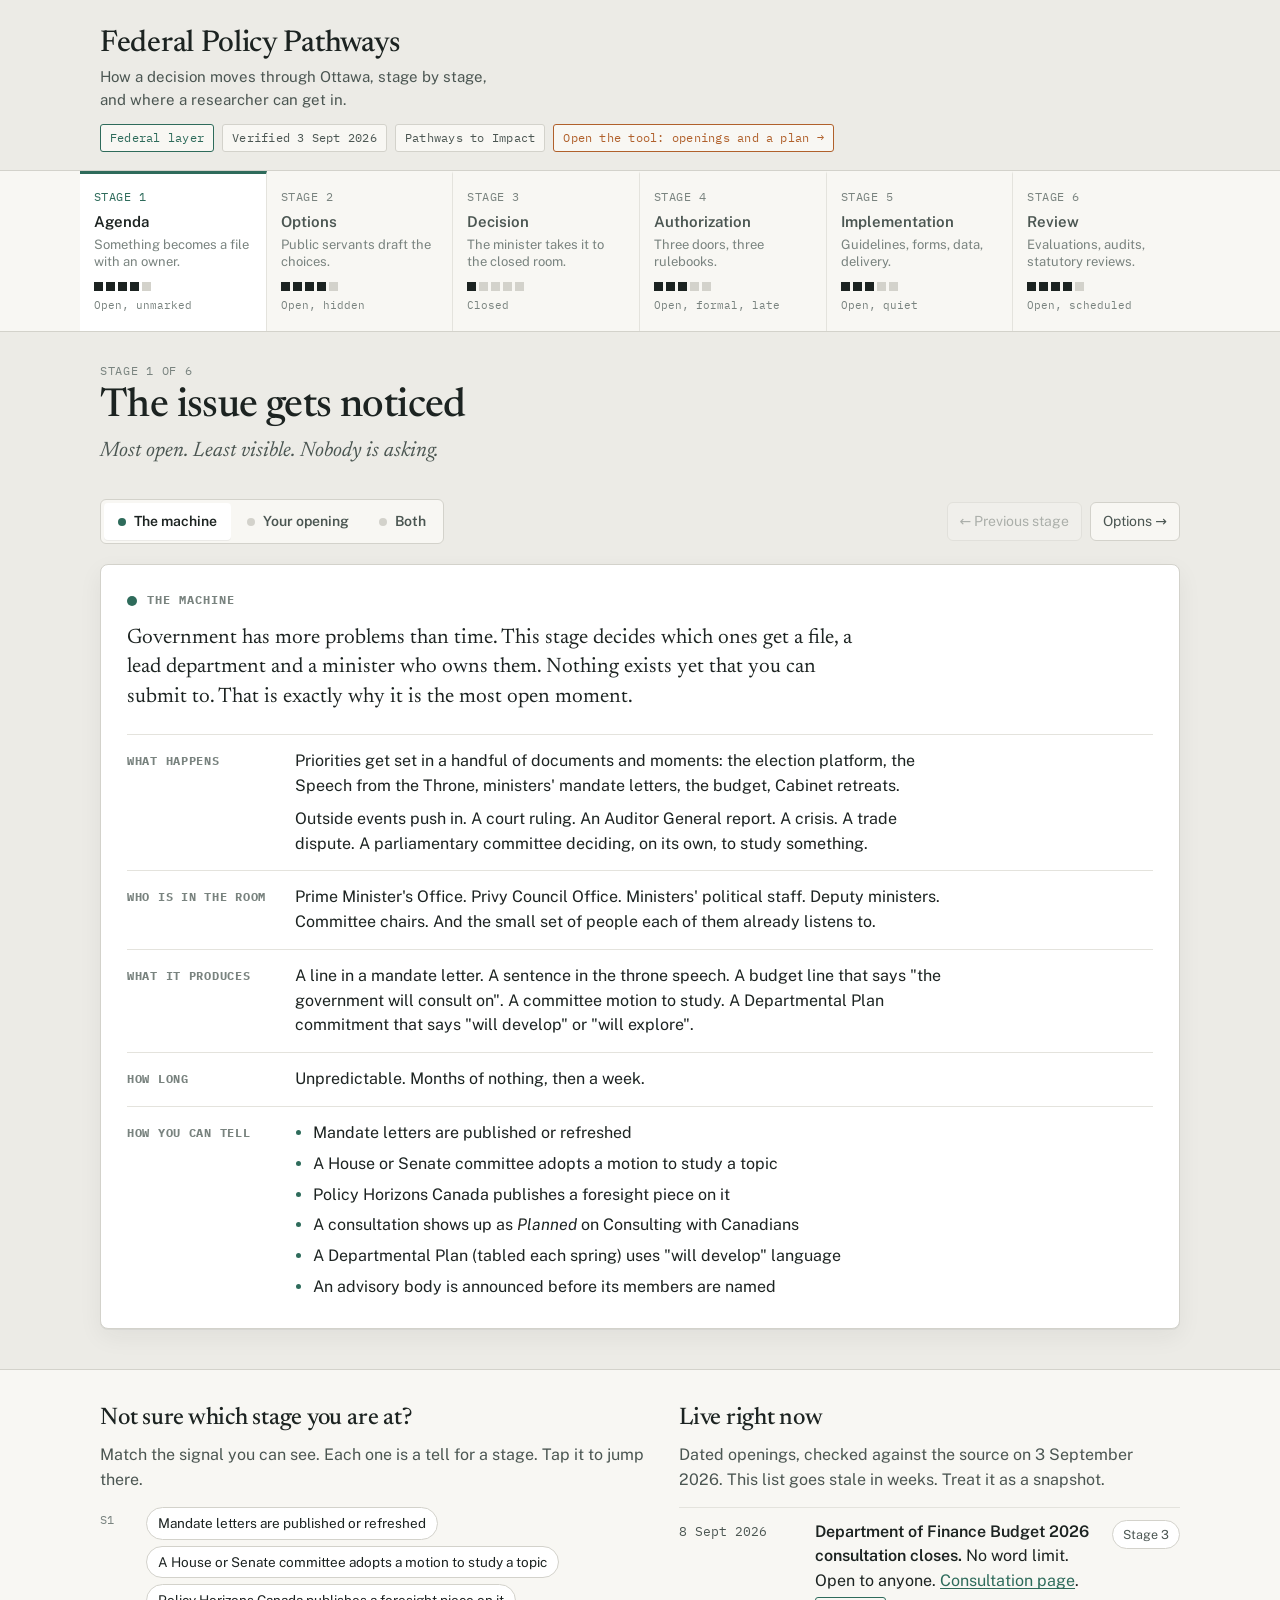
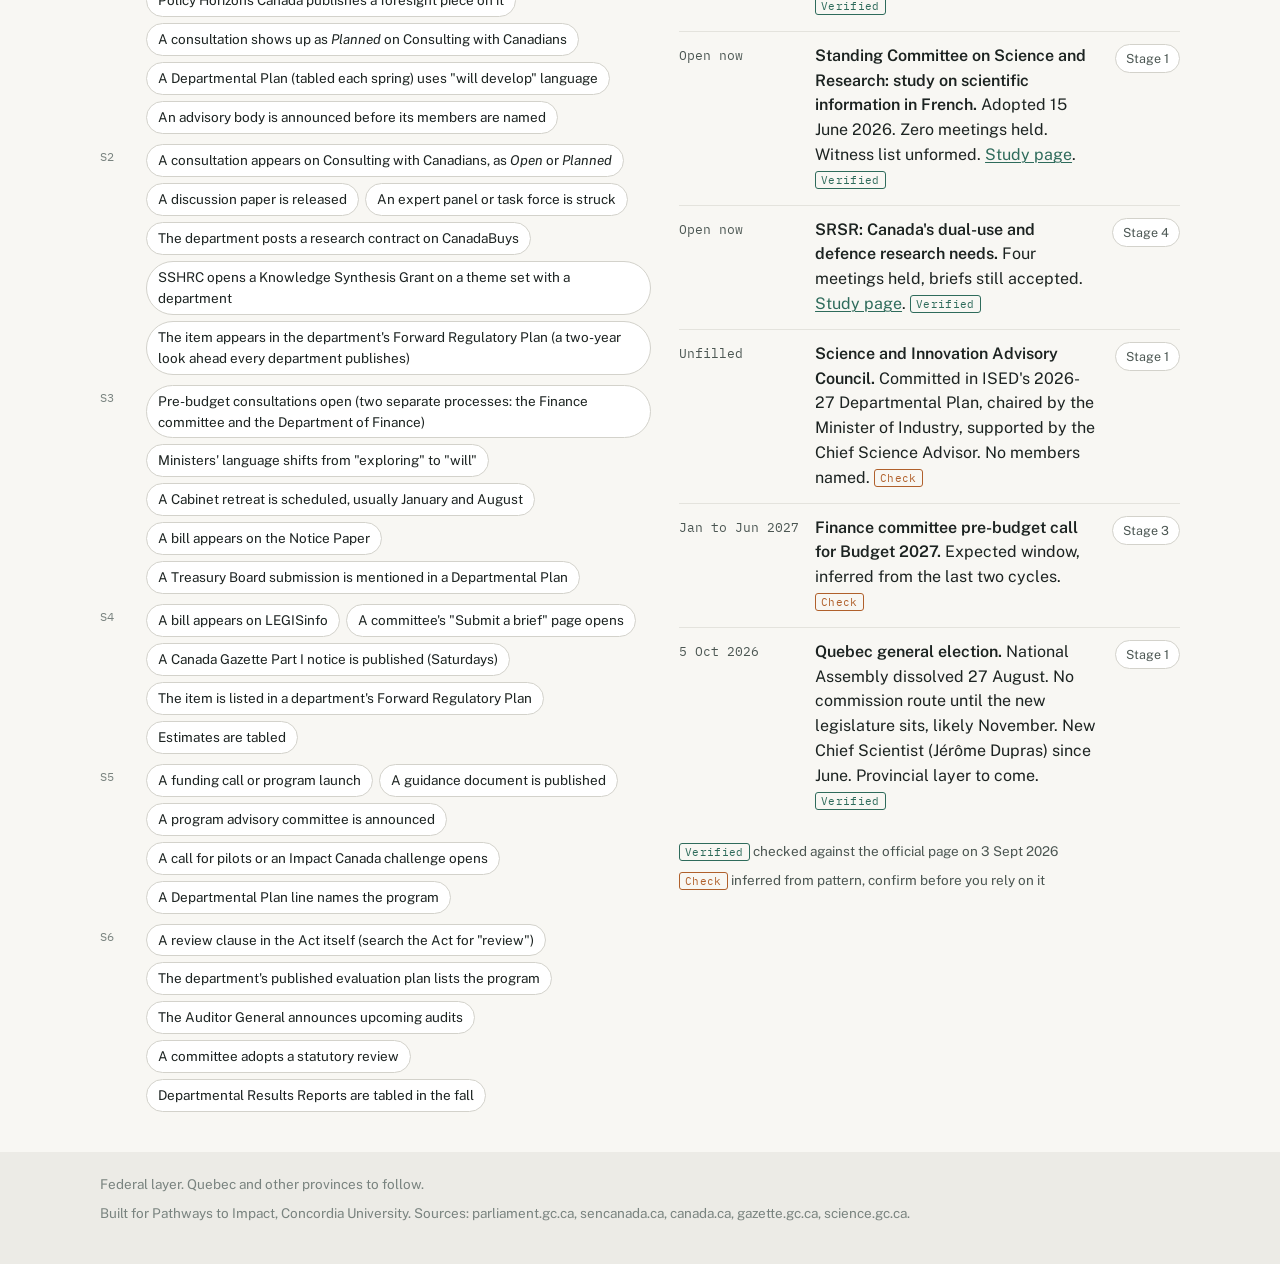
==== commit 12624188: "Add the prototype tool: three modes, live openings, data pipeline Walk it re-ranks the six policy st" ====
--- a/index.html
+++ b/index.html
@@ -251,6 +251,7 @@
       <span class="chip accent">Federal layer</span>
       <span class="chip">Verified 3 Sept 2026</span>
       <span class="chip">Pathways to Impact</span>
+      <a class="chip" href="tool/" style="text-decoration:none;border-color:var(--copper);color:var(--copper);">Open the tool: openings and a plan &rarr;</a>
     </div>
   </div>
 </header>
